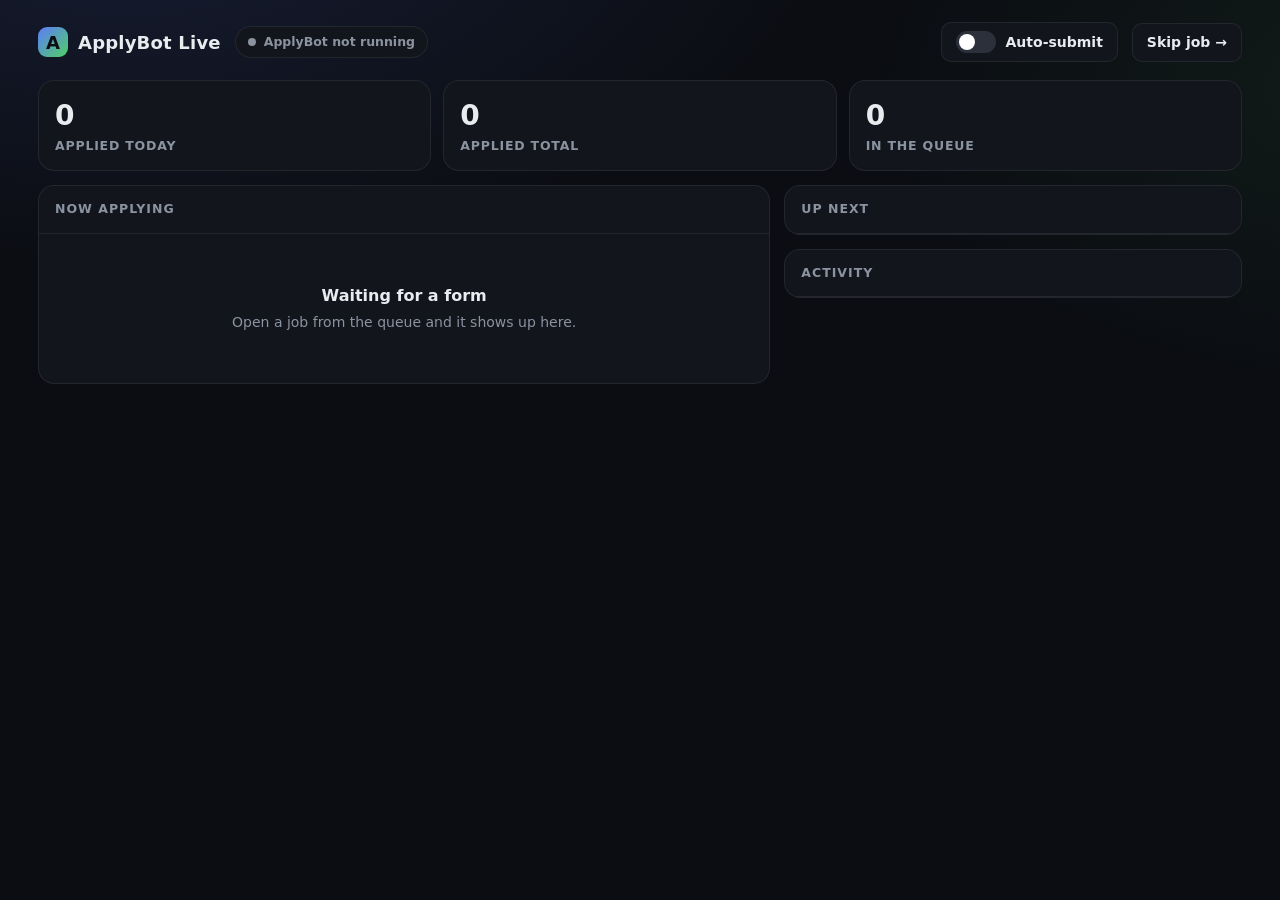
==== applybot/live/dashboard.html @ 5e56c2fe "Live apply: dashboard, animated panel, Ashby questions, project links, signing script - Live dashboa" ====
<!doctype html>
<html lang="en">
<head>
<meta charset="utf-8">
<meta name="viewport" content="width=device-width, initial-scale=1">
<title>ApplyBot Live</title>
<style>
  :root {
    --bg: #0b0d12; --panel: #12151c; --panel2: #171b24; --line: rgba(255,255,255,.07);
    --text: #e9ecef; --muted: #8b93a1; --blue: #5c7cfa; --green: #51cf66; --amber: #fcc419; --red: #ff6b6b;
    --radius: 16px;
  }
  * { box-sizing: border-box }
  html, body { margin: 0; background: var(--bg); color: var(--text);
    font: 14px/1.5 ui-sans-serif, system-ui, -apple-system, "Segoe UI", Roboto, sans-serif; }
  body { min-height: 100vh;
    background: radial-gradient(1200px 600px at 10% -10%, rgba(92,124,250,.14), transparent 60%),
                radial-gradient(900px 500px at 110% 10%, rgba(81,207,102,.08), transparent 60%), var(--bg); }
  .wrap { max-width: 1240px; margin: 0 auto; padding: 22px 18px 40px }

  header { display: flex; align-items: center; gap: 14px; margin-bottom: 18px; flex-wrap: wrap }
  .logo { display: flex; align-items: center; gap: 10px; font-weight: 750; font-size: 18px; letter-spacing: .2px }
  .logo i { width: 30px; height: 30px; border-radius: 9px; display: grid; place-items: center; font-style: normal;
    background: linear-gradient(135deg, var(--blue), var(--green)); color: #0b0d12; font-weight: 900 }
  .pill { display: inline-flex; align-items: center; gap: 8px; padding: 6px 12px; border-radius: 99px;
    background: var(--panel); border: 1px solid var(--line); color: var(--muted); font-size: 12.5px; font-weight: 600 }
  .pulse { width: 8px; height: 8px; border-radius: 50%; background: var(--muted); position: relative }
  .live .pulse { background: var(--green) }
  .live .pulse::after { content: ""; position: absolute; inset: -4px; border-radius: 50%; background: var(--green);
    animation: ping 1.8s cubic-bezier(0,0,.2,1) infinite }
  @keyframes ping { 75%, 100% { transform: scale(2.4); opacity: 0 } }
  .spacer { flex: 1 }
  .btn { border: 1px solid var(--line); background: var(--panel); color: var(--text); padding: 8px 14px; border-radius: 10px;
    font: inherit; font-weight: 600; cursor: pointer; transition: transform .12s ease, background .2s ease, border-color .2s }
  .btn:hover { transform: translateY(-1px); border-color: rgba(255,255,255,.18) }
  .btn:active { transform: translateY(0) scale(.98) }
  .toggle { display: inline-flex; align-items: center; gap: 10px }
  .switch { width: 40px; height: 22px; border-radius: 99px; background: #2b303b; position: relative; transition: background .25s }
  .switch::after { content: ""; position: absolute; top: 3px; left: 3px; width: 16px; height: 16px; border-radius: 50%;
    background: #fff; transition: transform .25s cubic-bezier(.3,1.4,.5,1) }
  .on .switch { background: var(--green) } .on .switch::after { transform: translateX(18px) }

  .stats { display: grid; grid-template-columns: repeat(3, 1fr); gap: 12px; margin-bottom: 14px }
  .stat { background: var(--panel); border: 1px solid var(--line); border-radius: var(--radius); padding: 14px 16px;
    animation: up .5s cubic-bezier(.2,.9,.25,1) both }
  .stat:nth-child(2) { animation-delay: .06s } .stat:nth-child(3) { animation-delay: .12s }
  .stat .n { font-size: 28px; font-weight: 800; font-variant-numeric: tabular-nums; letter-spacing: -.5px }
  .stat .l { color: var(--muted); font-size: 12.5px; font-weight: 600; text-transform: uppercase; letter-spacing: .8px }
  @keyframes up { from { opacity: 0; transform: translateY(10px) } to { opacity: 1; transform: none } }

  .grid { display: grid; grid-template-columns: minmax(0, 1.6fr) minmax(0, 1fr); gap: 14px }
  @media (max-width: 900px) { .grid { grid-template-columns: 1fr } .stats { grid-template-columns: 1fr 1fr 1fr } }
  .card { background: var(--panel); border: 1px solid var(--line); border-radius: var(--radius); overflow: hidden;
    animation: up .55s cubic-bezier(.2,.9,.25,1) both }
  .card h2 { margin: 0; padding: 14px 16px; font-size: 12.5px; text-transform: uppercase; letter-spacing: 1px; color: var(--muted);
    border-bottom: 1px solid var(--line); display: flex; align-items: center; gap: 8px }
  .card h2 .count { margin-left: auto; color: var(--text); font-variant-numeric: tabular-nums }

  .now { padding: 16px }
  .job { display: flex; align-items: center; gap: 16px; margin-bottom: 14px }
  .ring { width: 64px; height: 64px; flex: none; position: relative }
  .ring svg { width: 64px; height: 64px; transform: rotate(-90deg) }
  .ring circle { fill: none; stroke-width: 6 } .ring .bg { stroke: #232835 }
  .ring .fg { stroke: url(#g); stroke-linecap: round; transition: stroke-dashoffset .8s cubic-bezier(.2,.8,.2,1) }
  .ring span { position: absolute; inset: 0; display: grid; place-items: center; font-weight: 800; font-size: 14px }
  .company { font-size: 20px; font-weight: 750; line-height: 1.2 }
  .role { color: var(--muted) }
  .url { color: #6d7586; font-size: 12px; white-space: nowrap; overflow: hidden; text-overflow: ellipsis; max-width: 100% }
  .fields { display: grid; gap: 6px; max-height: 56vh; overflow: auto; padding-right: 4px }
  .f { display: grid; grid-template-columns: 22px minmax(0, 1fr) minmax(0, 1.1fr); gap: 10px; align-items: center;
    padding: 9px 11px; border-radius: 11px; background: var(--panel2); border: 1px solid transparent;
    transition: background .4s ease, border-color .4s ease }
  .f.need { border-color: rgba(252,196,25,.35); background: rgba(252,196,25,.06) }
  .f.changed { animation: glow 1.1s ease }
  @keyframes glow { 0% { background: rgba(81,207,102,.28) } 100% { background: var(--panel2) } }
  .f .st { width: 18px; height: 18px; border-radius: 50%; display: grid; place-items: center; font-size: 11px; font-weight: 900 }
  .st.ok { background: rgba(81,207,102,.18); color: var(--green) } .st.you { background: rgba(92,124,250,.2); color: #91a7ff }
  .st.need { background: rgba(252,196,25,.18); color: var(--amber) } .st.empty { background: #232835; color: #6d7586 }
  .f .q { white-space: nowrap; overflow: hidden; text-overflow: ellipsis }
  .f .v { color: var(--muted); white-space: nowrap; overflow: hidden; text-overflow: ellipsis; text-align: right }
  .empty-state { color: var(--muted); padding: 34px 16px; text-align: center }
  .empty-state b { display: block; color: var(--text); font-size: 16px; margin-bottom: 4px }

  .side { display: grid; gap: 14px; align-content: start }
  .list { max-height: 34vh; overflow: auto }
  .q-item { display: flex; gap: 12px; align-items: center; padding: 10px 16px; border-bottom: 1px solid var(--line);
    animation: slide .4s cubic-bezier(.2,.9,.25,1) both }
  .q-item:last-child { border-bottom: 0 }
  .q-item .i { width: 24px; height: 24px; border-radius: 7px; background: #232835; display: grid; place-items: center;
    font-size: 11.5px; font-weight: 800; color: var(--muted); flex: none }
  .q-item:first-child .i { background: var(--blue); color: #fff }
  .q-item .t { min-width: 0 } .q-item .t div { white-space: nowrap; overflow: hidden; text-overflow: ellipsis }
  .q-item .t .c { font-weight: 650 } .q-item .t .r { color: var(--muted); font-size: 12.5px }
  @keyframes slide { from { opacity: 0; transform: translateX(14px) } to { opacity: 1; transform: none } }
  .log-item { display: flex; gap: 10px; padding: 8px 16px; border-bottom: 1px solid var(--line); font-size: 13px;
    animation: drop .45s cubic-bezier(.2,.9,.25,1) both }
  .log-item time { color: #6d7586; font-variant-numeric: tabular-nums; flex: none }
  .log-item.good { color: #b2f2bb } .log-item.warn { color: #ffe066 }
  @keyframes drop { from { opacity: 0; transform: translateY(-8px) } to { opacity: 1; transform: none } }

  .toast { position: fixed; left: 50%; bottom: 24px; transform: translate(-50%, 30px); opacity: 0; pointer-events: none;
    background: #1d2330; border: 1px solid var(--line); padding: 10px 16px; border-radius: 12px; font-weight: 600;
    box-shadow: 0 14px 40px rgba(0,0,0,.4); transition: transform .35s cubic-bezier(.2,1.2,.4,1), opacity .3s }
  .toast.show { transform: translate(-50%, 0); opacity: 1 }
  .confetti { position: fixed; top: -12px; width: 8px; height: 14px; border-radius: 2px; pointer-events: none;
    animation: fall 1.6s cubic-bezier(.25,.6,.4,1) forwards }
  @keyframes fall { to { transform: translateY(105vh) rotate(720deg); opacity: .2 } }
  @media (prefers-reduced-motion: reduce) { *, *::before, *::after { animation: none !important; transition: none !important } }
</style>
</head>
<body>
<svg width="0" height="0" style="position:absolute"><defs><linearGradient id="g" x1="0" x2="1">
  <stop offset="0" stop-color="#5c7cfa"/><stop offset="1" stop-color="#51cf66"/></linearGradient></defs></svg>
<div class="wrap">
  <header>
    <div class="logo"><i>A</i>ApplyBot Live</div>
    <span class="pill" id="conn"><span class="pulse"></span><span id="connText">Connecting…</span></span>
    <div class="spacer"></div>
    <button class="btn toggle" id="auto" title="Submit automatically when a form is complete and has no CAPTCHA">
      <span class="switch"></span><span>Auto-submit</span></button>
    <button class="btn" id="skip" title="Leave this job and open the next one">Skip job →</button>
  </header>

  <section class="stats">
    <div class="stat"><div class="n" id="today">0</div><div class="l">Applied today</div></div>
    <div class="stat"><div class="n" id="total">0</div><div class="l">Applied total</div></div>
    <div class="stat"><div class="n" id="queued">0</div><div class="l">In the queue</div></div>
  </section>

  <div class="grid">
    <section class="card">
      <h2>Now applying <span class="count" id="fieldCount"></span></h2>
      <div class="now" id="now"><div class="empty-state"><b>Waiting for a form</b>Open a job from the queue and it shows up here.</div></div>
    </section>
    <div class="side">
      <section class="card"><h2>Up next <span class="count" id="queueCount"></span></h2><div class="list" id="queue"></div></section>
      <section class="card"><h2>Activity</h2><div class="list" id="log"></div></section>
    </div>
  </div>
</div>
<div class="toast" id="toast"></div>

<script>
(() => {
  const $ = (id) => document.getElementById(id);
  const esc = (s) => String(s ?? "").replace(/[&<>"']/g, (c) => ({ "&": "&amp;", "<": "&lt;", ">": "&gt;", '"': "&quot;", "'": "&#39;" }[c]));
  let prev = { fields: {}, log: 0, today: null, queueSig: "", url: "" };

  function countTo(el, target) {
    const from = Number(el.textContent) || 0;
    if (from === target) return;
    const start = performance.now(), dur = 600;
    const step = (t) => {
      const k = Math.min(1, (t - start) / dur), e = 1 - Math.pow(1 - k, 3);
      el.textContent = Math.round(from + (target - from) * e);
      if (k < 1) requestAnimationFrame(step);
    };
    requestAnimationFrame(step);
  }

  function toast(msg) {
    const t = $("toast");
    t.textContent = msg;
    t.classList.add("show");
    clearTimeout(t._h);
    t._h = setTimeout(() => t.classList.remove("show"), 2400);
  }

  function confetti() {
    if (matchMedia("(prefers-reduced-motion: reduce)").matches) return;
    const colors = ["#5c7cfa", "#51cf66", "#fcc419", "#ff6b6b", "#cc5de8"];
    for (let i = 0; i < 70; i++) {
      const c = document.createElement("i");
      c.className = "confetti";
      c.style.left = Math.random() * 100 + "vw";
      c.style.background = colors[i % colors.length];
      c.style.animationDelay = Math.random() * 0.35 + "s";
      c.style.animationDuration = 1.2 + Math.random() * 0.9 + "s";
      document.body.appendChild(c);
      setTimeout(() => c.remove(), 2600);
    }
  }

  function renderNow(cur) {
    const box = $("now");
    if (!cur) {
      box.innerHTML = '<div class="empty-state"><b>Waiting for a form</b>Open a job from the queue and it shows up here.</div>';
      $("fieldCount").textContent = "";
      return;
    }
    const fields = cur.fields.filter((f) => f.kind !== "file" || f.value);
    const done = fields.filter((f) => f.value).length, total = fields.length || 1;
    const pct = Math.round(100 * done / total), r = 26, len = 2 * Math.PI * r;
    const newJob = cur.url !== prev.url;
    if (newJob) prev.fields = {};
    const rows = fields.map((f, i) => {
      const k = f.label + "|" + i;
      const changed = !newJob && prev.fields[k] !== undefined && prev.fields[k] !== f.value && f.value;
      prev.fields[k] = f.value;
      const st = f.needs ? ["need", "!"] : f.value ? (f.by_bot ? ["ok", "✓"] : ["you", "•"]) : ["empty", ""];
      return `<div class="f${f.needs ? " need" : ""}${changed ? " changed" : ""}">
        <span class="st ${st[0]}">${st[1]}</span><span class="q" title="${esc(f.label)}">${esc(f.label)}</span>
        <span class="v" title="${esc(f.value)}">${esc(f.value || (f.needs ? "needs an answer" : "—"))}</span></div>`;
    }).join("");
    const head = `<div class="job">
        <div class="ring"><svg viewBox="0 0 64 64"><circle class="bg" cx="32" cy="32" r="${r}"/>
          <circle class="fg" cx="32" cy="32" r="${r}" style="stroke-dasharray:${len};stroke-dashoffset:${len * (1 - pct / 100)}"/></svg>
          <span>${pct}%</span></div>
        <div style="min-width:0"><div class="company">${esc(cur.job ? cur.job.company : "Unknown company")}</div>
          <div class="role">${esc(cur.job ? cur.job.title : "")}</div><div class="url">${esc(cur.url)}</div></div></div>`;
    if (newJob) {
      box.innerHTML = head + `<div class="fields">${rows}</div>`;
      box.animate([{ opacity: 0, transform: "translateY(8px)" }, { opacity: 1, transform: "none" }], { duration: 350, easing: "ease-out" });
    } else {
      const fg = box.querySelector(".ring .fg"), label = box.querySelector(".ring span");
      if (fg) { fg.style.strokeDashoffset = len * (1 - pct / 100); label.textContent = pct + "%"; }
      const list = box.querySelector(".fields");
      if (list) list.innerHTML = rows; else box.innerHTML = head + `<div class="fields">${rows}</div>`;
    }
    prev.url = cur.url;
    $("fieldCount").textContent = done + " / " + fields.length;
  }

  function renderQueue(q, n) {
    const sig = q.map((j) => j.id).join(",");
    $("queueCount").textContent = n;
    if (sig === prev.queueSig) return;
    prev.queueSig = sig;
    $("queue").innerHTML = q.length ? q.map((j, i) => `<div class="q-item" style="animation-delay:${Math.min(i, 10) * 30}ms">
        <span class="i">${i + 1}</span><div class="t"><div class="c">${esc(j.company)}</div><div class="r">${esc(j.title)}</div></div></div>`).join("")
      : '<div class="empty-state">Queue is empty.</div>';
  }

  function renderLog(lines) {
    const box = $("log");
    if (lines.length === prev.log) return;
    const fresh = lines.slice(prev.log).reverse();
    for (const line of fresh) {
      const [time, ...rest] = line.split(" ");
      const text = rest.join(" ");
      const div = document.createElement("div");
      div.className = "log-item" + (/^applied/.test(text) ? " good" : /need|skip|paused|error/.test(text) ? " warn" : "");
      div.innerHTML = `<time>${esc(time)}</time><span>${esc(text)}</span>`;
      box.prepend(div);
    }
    while (box.children.length > 60) box.lastChild.remove();
    prev.log = lines.length;
  }

  async function tick() {
    try {
      const d = await (await fetch("/live/feed", { cache: "no-store" })).json();
      $("conn").classList.toggle("live", d.connected);
      $("connText").textContent = d.connected ? "Firefox connected" : "Waiting for Firefox";
      $("auto").classList.toggle("on", d.auto_submit);
      if (prev.today !== null && d.applied_today > prev.today) { confetti(); toast("Application submitted ✓"); }
      prev.today = d.applied_today;
      countTo($("today"), d.applied_today); countTo($("total"), d.applied_total); countTo($("queued"), d.queued);
      renderNow(d.current); renderQueue(d.queue, d.queued); renderLog(d.log);
    } catch (e) {
      $("conn").classList.remove("live");
      $("connText").textContent = "ApplyBot not running";
    }
  }

  async function control(action) {
    const r = await fetch("/live/control", { method: "POST", headers: { "Content-Type": "application/json", "X-ApplyBot": "1" },
                                             body: JSON.stringify({ action }) });
    return r.json();
  }
  $("auto").addEventListener("click", async () => {
    const on = !$("auto").classList.contains("on");
    await control(on ? "resume" : "pause");
    toast(on ? "Auto-submit on" : "Auto-submit paused");
    tick();
  });
  $("skip").addEventListener("click", async () => {
    const r = await control("skip");
    toast(r.next ? "Skipping to the next job…" : "Nothing left in the queue");
  });

  tick();
  setInterval(tick, 1000);
})();
</script>
</body>
</html>
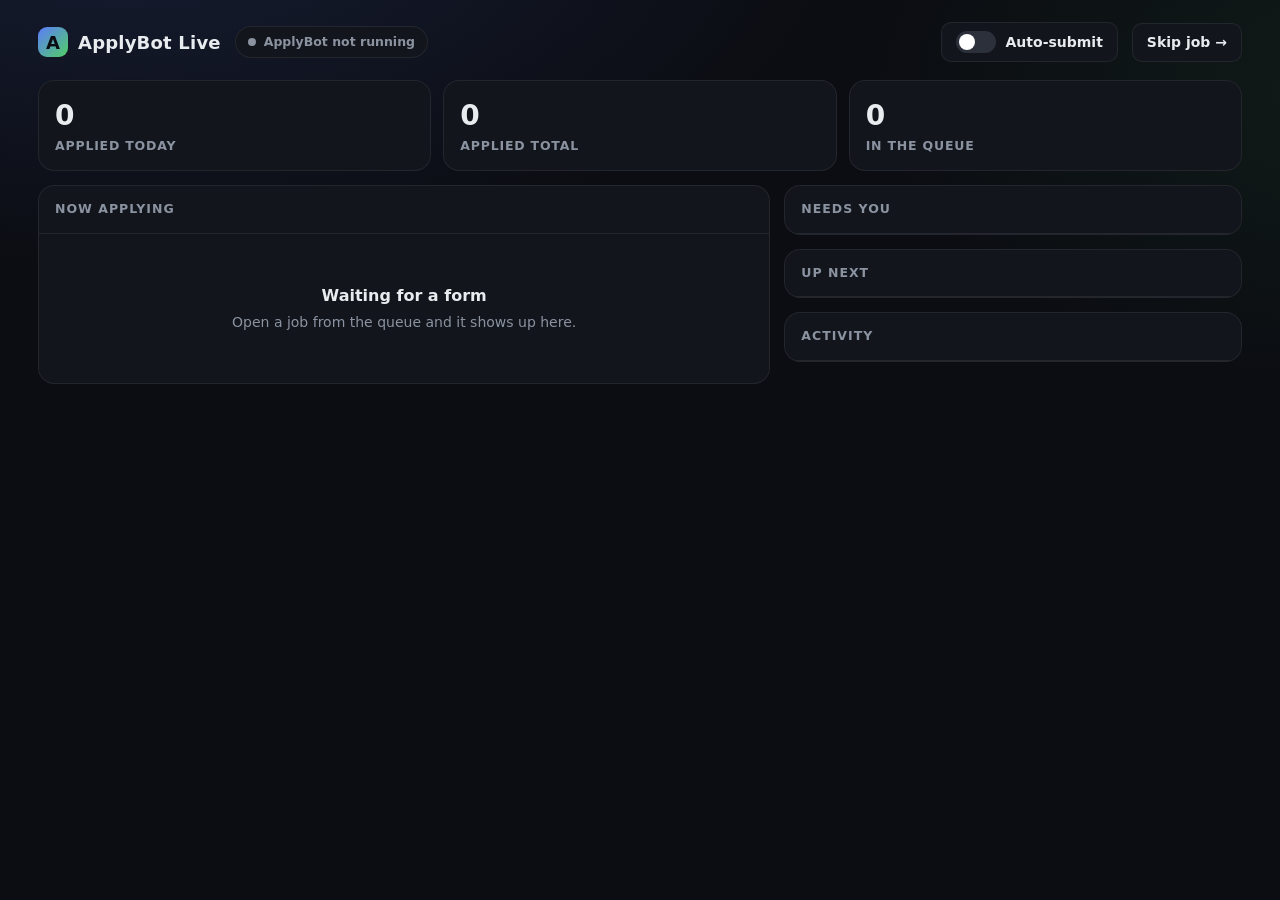
==== commit 1ab1ddcc: "Needs-you list (dashboard + live_needs_you), auto-skip stuck or closed postings, non-competition mat" ====
--- a/applybot/live/dashboard.html
+++ b/applybot/live/dashboard.html
@@ -106,6 +106,14 @@
     animation: fall 1.6s cubic-bezier(.25,.6,.4,1) forwards }
   @keyframes fall { to { transform: translateY(105vh) rotate(720deg); opacity: .2 } }
   @media (prefers-reduced-motion: reduce) { *, *::before, *::after { animation: none !important; transition: none !important } }
+  .show { margin-top: 8px; padding: 6px 12px; border-radius: 999px; border: 1px solid rgba(116,143,252,.5);
+    background: rgba(116,143,252,.15); color: #c5d0ff; font: inherit; font-size: 12px; cursor: pointer;
+    transition: background .2s, transform .15s; }
+  .show:hover { background: rgba(116,143,252,.3); transform: translateY(-1px); }
+  .need-item { text-decoration: none; color: inherit; cursor: pointer; }
+  .need-item:hover { background: rgba(252,196,25,.08); }
+  .need-item .i { color: #fcc419; }
+  .need-item .why { font-size: 11.5px; color: #fcc419; opacity: .85; margin-top: 2px; }
 </style>
 </head>
 <body>
@@ -133,6 +141,7 @@
       <div class="now" id="now"><div class="empty-state"><b>Waiting for a form</b>Open a job from the queue and it shows up here.</div></div>
     </section>
     <div class="side">
+      <section class="card needs"><h2>Needs you <span class="count" id="needsCount"></span></h2><div class="list" id="needs"></div></section>
       <section class="card"><h2>Up next <span class="count" id="queueCount"></span></h2><div class="list" id="queue"></div></section>
       <section class="card"><h2>Activity</h2><div class="list" id="log"></div></section>
     </div>
@@ -207,7 +216,8 @@
           <circle class="fg" cx="32" cy="32" r="${r}" style="stroke-dasharray:${len};stroke-dashoffset:${len * (1 - pct / 100)}"/></svg>
           <span>${pct}%</span></div>
         <div style="min-width:0"><div class="company">${esc(cur.job ? cur.job.company : "Unknown company")}</div>
-          <div class="role">${esc(cur.job ? cur.job.title : "")}</div><div class="url">${esc(cur.url)}</div></div></div>`;
+          <div class="role">${esc(cur.job ? cur.job.title : "")}</div><div class="url">${esc(cur.url)}</div>
+          <button class="show" onclick="showPage()">Show this page ↗</button></div></div>`;
     if (newJob) {
       box.innerHTML = head + `<div class="fields">${rows}</div>`;
       box.animate([{ opacity: 0, transform: "translateY(8px)" }, { opacity: 1, transform: "none" }], { duration: 350, easing: "ease-out" });
@@ -229,6 +239,17 @@
     $("queue").innerHTML = q.length ? q.map((j, i) => `<div class="q-item" style="animation-delay:${Math.min(i, 10) * 30}ms">
         <span class="i">${i + 1}</span><div class="t"><div class="c">${esc(j.company)}</div><div class="r">${esc(j.title)}</div></div></div>`).join("")
       : '<div class="empty-state">Queue is empty.</div>';
+  }
+
+  function renderNeeds(items) {
+    $("needsCount").textContent = items.length || "";
+    const sig = items.map((j) => j.id + j.reason).join("|");
+    if (sig === prev.needsSig) return;
+    prev.needsSig = sig;
+    $("needs").innerHTML = items.length ? items.map((j) => `<a class="q-item need-item" href="${esc(j.url)}" target="_blank" rel="noopener">
+        <span class="i">↗</span><div class="t"><div class="c">${esc(j.company)}</div><div class="r">${esc(j.title)}</div>
+        <div class="why">${esc(j.reason)}</div></div></a>`).join("")
+      : '<div class="empty-state">Nothing waiting on you 🎉</div>';
   }
 
   function renderLog(lines) {
@@ -256,12 +277,18 @@
       if (prev.today !== null && d.applied_today > prev.today) { confetti(); toast("Application submitted ✓"); }
       prev.today = d.applied_today;
       countTo($("today"), d.applied_today); countTo($("total"), d.applied_total); countTo($("queued"), d.queued);
-      renderNow(d.current); renderQueue(d.queue, d.queued); renderLog(d.log);
+      renderNow(d.current); renderQueue(d.queue, d.queued); renderLog(d.log); renderNeeds(d.needs_you || []);
     } catch (e) {
       $("conn").classList.remove("live");
       $("connText").textContent = "ApplyBot not running";
     }
   }
+
+  async function showPage() {
+    const r = await control("focus");
+    if (!r.ok) toast("Couldn't reach that tab - is Firefox still open?");
+  }
+  window.showPage = showPage;
 
   async function control(action) {
     const r = await fetch("/live/control", { method: "POST", headers: { "Content-Type": "application/json", "X-ApplyBot": "1" },
